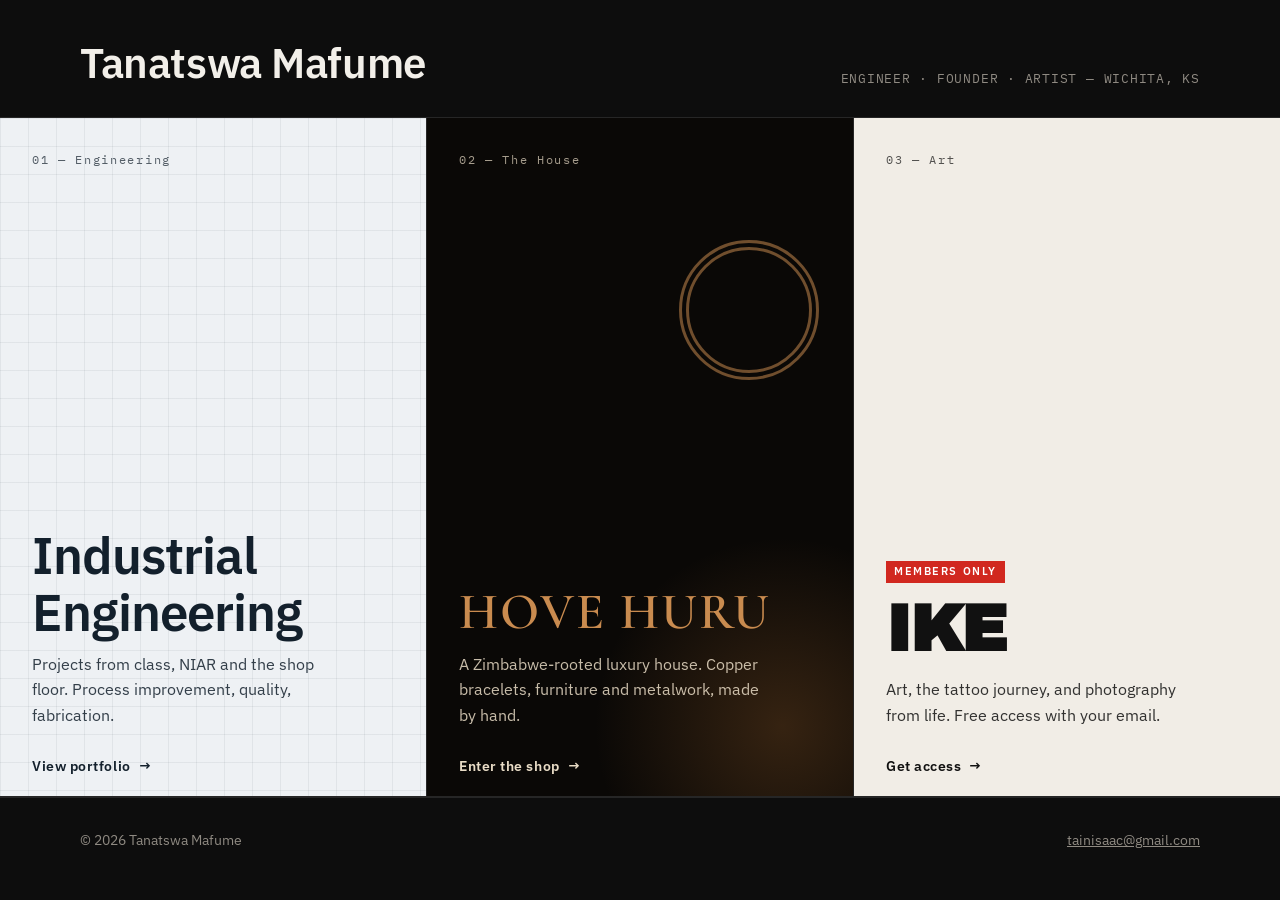
==== index.html @ cb76d74f "Add 3D copper bracelet hero and site-wide motion - Three.js braided copper bracelet on Hove Huru (dr" ====
<!doctype html>
<html lang="en">
<head>
<meta charset="utf-8">
<meta name="viewport" content="width=device-width, initial-scale=1">
<title>Tanatswa Mafume</title>
<meta name="description" content="Tanatswa Mafume — industrial engineer, founder of Hove Huru, and artist behind Ike.">
<link rel="preconnect" href="https://fonts.googleapis.com">
<link rel="preconnect" href="https://fonts.gstatic.com" crossorigin>
<link href="https://fonts.googleapis.com/css2?family=IBM+Plex+Sans:wght@400;600&family=IBM+Plex+Mono:wght@500&family=Cormorant+Garamond:wght@500;600&family=Archivo+Black&display=swap" rel="stylesheet">
<link rel="stylesheet" href="assets/base.css">
<style>
  :root {
    --bg: #0d0d0d; --fg: #f2efe9; --muted: #8f8a82; --line: #262626;
    --font-body: "IBM Plex Sans", system-ui, sans-serif;
    --font-display: "IBM Plex Sans", system-ui, sans-serif;
  }
  body { min-height: 100vh; display: flex; flex-direction: column; }
  header.hub { padding: 40px 0 28px; }
  header.hub .wrap { display: flex; justify-content: space-between; align-items: end; gap: 16px; flex-wrap: wrap; }
  .hub h1 { font-size: clamp(1.8rem, 4vw, 2.6rem); font-weight: 600; letter-spacing: -.01em; margin: 0; }
  .hub p { margin: 0; color: var(--muted); font-family: "IBM Plex Mono", monospace; font-size: .8rem; letter-spacing: .06em; text-transform: uppercase; }

  .doors { flex: 1; display: grid; grid-template-columns: repeat(3, 1fr); gap: 1px; background: var(--line); border-block: 1px solid var(--line); }
  .door {
    position: relative; display: flex; flex-direction: column; justify-content: space-between;
    min-height: 62vh; padding: 32px; text-decoration: none; overflow: hidden;
    transition: filter .25s ease;
  }
  .door:focus-visible { outline: 2px solid currentColor; outline-offset: -6px; }
  .door .num { font-family: "IBM Plex Mono", monospace; font-size: .75rem; letter-spacing: .14em; opacity: .7; }
  .door h2 { font-size: clamp(2rem, 4vw, 3.2rem); margin: 0 0 12px; }
  .door .what { max-width: 30ch; opacity: .85; margin: 0 0 24px; }
  .door .go { font-size: .85rem; font-weight: 600; letter-spacing: .04em; display: inline-flex; gap: 8px; align-items: center; }
  .door .go::after { content: "→"; transition: transform .2s ease; }
  .door:hover .go::after { transform: translateX(4px); }

  .door.eng { background: #eef1f4; color: #13202c; }
  .door.eng h2 { font-family: "IBM Plex Sans", sans-serif; font-weight: 600; letter-spacing: -.02em; }
  .door.eng .grid-bg { position: absolute; inset: 0; background-image: linear-gradient(#13202c10 1px, transparent 1px), linear-gradient(90deg, #13202c10 1px, transparent 1px); background-size: 28px 28px; pointer-events: none; }

  .door.hh { background: #0a0806; color: #e9dcc6; }
  .door.hh h2 { font-family: "Cormorant Garamond", serif; font-weight: 600; letter-spacing: .04em; text-transform: uppercase; color: #c98b4f; }
  .door.hh .glow { position: absolute; width: 380px; height: 380px; right: -120px; bottom: -120px; border-radius: 50%; background: radial-gradient(circle, #b8733340, transparent 70%); pointer-events: none; }

  .door.ike { background: #f1ede6; color: #111; }
  .door.ike h2 { font-family: "Archivo Black", sans-serif; text-transform: uppercase; font-size: clamp(2.4rem, 5vw, 4rem); letter-spacing: -.02em; }
  .door.ike .stamp { display: inline-block; background: #d1281f; color: #fff; padding: 2px 8px; font-size: .7rem; letter-spacing: .14em; text-transform: uppercase; font-weight: 600; margin-bottom: 12px; }

  .door > * { position: relative; }

  /* ---- Motion ---- */
  .door::before { content: ""; position: absolute; inset: 0; pointer-events: none; opacity: 0; transition: opacity .5s ease; background: radial-gradient(420px circle at var(--mx, 50%) var(--my, 50%), var(--spot), transparent 65%); }
  .door:hover::before { opacity: 1; }
  .door.eng { --spot: #1f4e7922; } .door.hh { --spot: #c98b4f33; } .door.ike { --spot: #d1281f22; }
  .door .reveal-up { transform: translateY(14px); transition: transform .6s cubic-bezier(.2,.8,.2,1); }
  .door:hover .reveal-up { transform: none; }
  .door .what { transition: opacity .5s ease; }
  .door.eng .grid-bg { animation: drift 24s linear infinite; }
  @keyframes drift { to { background-position: 28px 28px, 28px 28px; } }
  .door.hh .glow { animation: breathe 6s ease-in-out infinite; }
  @keyframes breathe { 50% { transform: scale(1.25); opacity: .7; } }
  .door.hh .ring { position: absolute; right: 8%; top: 18%; width: 140px; aspect-ratio: 1; border-radius: 50%; border: 10px double #c98b4f88; animation: spin 18s linear infinite; pointer-events: none; }
  @keyframes spin { to { transform: rotate(360deg); } }
  .door.ike h2 { position: relative; }
  .door.ike:hover h2::before, .door.ike:hover h2::after { content: attr(data-text); position: absolute; inset: 0; }
  .door.ike:hover h2::before { color: #d1281f; animation: glitch .4s steps(2) infinite; clip-path: inset(0 0 55% 0); }
  .door.ike:hover h2::after { color: #1f6fd1; animation: glitch .5s steps(2) infinite reverse; clip-path: inset(50% 0 0 0); }
  @keyframes glitch { 0% { transform: translate(0) } 25% { transform: translate(-4px, 2px) } 50% { transform: translate(4px, -1px) } 75% { transform: translate(-2px, -2px) } 100% { transform: translate(3px, 1px) } }
  .motion-on .door { opacity: 0; transform: translateY(40px); animation: rise 1s cubic-bezier(.2,.8,.2,1) forwards; }
  .motion-on .door:nth-child(2) { animation-delay: .12s } .motion-on .door:nth-child(3) { animation-delay: .24s }
  @keyframes rise { to { opacity: 1; transform: none; } }

  @media (max-width: 860px) {
    .doors { grid-template-columns: 1fr; }
    .door { min-height: 40vh; padding: 28px 20px; }
  }
</style>
</head>
<body>
  <header class="hub">
    <div class="wrap">
      <h1 data-split>Tanatswa Mafume</h1>
      <p>Engineer · Founder · Artist — Wichita, KS</p>
    </div>
  </header>

  <main class="doors">
    <a class="door eng" href="engineering/" data-spot>
      <span class="grid-bg" aria-hidden="true"></span>
      <span class="num">01 — Engineering</span>
      <div class="reveal-up">
        <h2>Industrial Engineering</h2>
        <p class="what">Projects from class, NIAR and the shop floor. Process improvement, quality, fabrication.</p>
        <span class="go">View portfolio</span>
      </div>
    </a>

    <a class="door hh" href="hovehuru/" data-spot>
      <span class="glow" aria-hidden="true"></span>
      <span class="ring" aria-hidden="true"></span>
      <span class="num">02 — The House</span>
      <div class="reveal-up">
        <h2>Hove Huru</h2>
        <p class="what">A Zimbabwe-rooted luxury house. Copper bracelets, furniture and metalwork, made by hand.</p>
        <span class="go">Enter the shop</span>
      </div>
    </a>

    <a class="door ike" href="ike/" data-spot>
      <span class="num">03 — Art</span>
      <div class="reveal-up">
        <span class="stamp">Members only</span>
        <h2 data-text="Ike">Ike</h2>
        <p class="what">Art, the tattoo journey, and photography from life. Free access with your email.</p>
        <span class="go">Get access</span>
      </div>
    </a>
  </main>

  <footer class="footer" style="margin-top:0">
    <div class="wrap">
      <span>© <span data-year></span> Tanatswa Mafume</span>
      <a data-email href="#"></a>
    </div>
  </footer>

<script src="assets/config.js"></script>
<script src="assets/site.js"></script>
<script src="assets/motion.js"></script>
</body>
</html>
---- assets/base.css ----
/* Shared reset + utilities. Each section sets its own palette via CSS variables. */
*,
*::before,
*::after { box-sizing: border-box; }
html { -webkit-text-size-adjust: 100%; scroll-behavior: smooth; }
body {
  margin: 0;
  background: var(--bg);
  color: var(--fg);
  font-family: var(--font-body);
  line-height: 1.6;
  -webkit-font-smoothing: antialiased;
}
img { max-width: 100%; display: block; }
a { color: inherit; }
h1, h2, h3, h4 { font-family: var(--font-display); line-height: 1.1; margin: 0 0 .5em; }
p { margin: 0 0 1em; }
button, input, textarea, select { font: inherit; }

.wrap { width: min(1120px, 100% - 32px); margin-inline: auto; }
.visually-hidden { position: absolute; width: 1px; height: 1px; overflow: hidden; clip: rect(0 0 0 0); }

/* Top bar used by every section */
.topbar {
  position: sticky; top: 0; z-index: 50;
  background: var(--bar-bg, var(--bg));
  border-bottom: 1px solid var(--line);
  backdrop-filter: blur(10px);
}
.topbar .wrap { display: flex; align-items: center; justify-content: space-between; gap: 16px; min-height: 60px; }
.brand { font-family: var(--font-display); font-weight: 700; text-decoration: none; letter-spacing: .02em; }
.nav { display: flex; gap: 20px; flex-wrap: wrap; }
.nav a { text-decoration: none; font-size: .9rem; color: var(--muted); }
.nav a:hover, .nav a[aria-current="page"] { color: var(--fg); }
.back-home { font-size: .8rem; color: var(--muted); text-decoration: none; }

/* Placeholder for missing photos — swap by setting an "img" path in the data files */
.ph {
  aspect-ratio: var(--ratio, 4 / 3);
  width: 100%;
  display: grid; place-items: center;
  background: repeating-linear-gradient(135deg, var(--ph-a) 0 12px, var(--ph-b) 12px 24px);
  color: var(--muted);
  font-size: .75rem; letter-spacing: .12em; text-transform: uppercase;
  border-radius: var(--radius, 0);
}
.media {
  aspect-ratio: var(--ratio, 4 / 3);
  width: 100%; object-fit: cover;
  border-radius: var(--radius, 0);
}

.btn {
  display: inline-flex; align-items: center; justify-content: center; gap: 8px;
  padding: 12px 20px; min-height: 44px;
  border: 1px solid var(--accent); background: var(--accent); color: var(--accent-fg);
  text-decoration: none; cursor: pointer; font-weight: 600; font-size: .9rem;
  border-radius: var(--radius, 0);
}
.btn.ghost { background: transparent; color: var(--fg); border-color: var(--line-strong, var(--line)); }
.btn:disabled { opacity: .5; cursor: not-allowed; }

.footer { border-top: 1px solid var(--line); padding: 32px 0 48px; color: var(--muted); font-size: .85rem; margin-top: 80px; }
.footer .wrap { display: flex; justify-content: space-between; gap: 16px; flex-wrap: wrap; }

/* ---- Motion (driven by assets/motion.js; content stays visible without JS) ---- */
.motion-on [data-reveal] {
  opacity: 0;
  transform: translateY(28px);
  transition: opacity .8s cubic-bezier(.2,.7,.2,1) var(--d, 0ms), transform .8s cubic-bezier(.2,.7,.2,1) var(--d, 0ms);
}
.motion-on [data-reveal="left"]  { transform: translateX(-40px); }
.motion-on [data-reveal="right"] { transform: translateX(40px); }
.motion-on [data-reveal="scale"] { transform: scale(.94); }
.motion-on [data-reveal].in { opacity: 1; transform: none; }
/* Wipe: a cover panel slides away (keeps the element measurable for the observer) */
.motion-on [data-reveal="wipe"] { opacity: 1; transform: none; position: relative; }
.motion-on [data-reveal="wipe"]::after { content: ""; position: absolute; inset: -1px; background: var(--wipe, var(--bg)); transform-origin: 100% 50%; transition: transform 1s cubic-bezier(.7,0,.2,1) var(--d, 0ms); pointer-events: none; z-index: 2; }
.motion-on [data-reveal="wipe"].in::after { transform: scaleX(0); }

[data-split] .w { display: inline-block; overflow: hidden; vertical-align: top; padding-bottom: .08em; }
[data-split] .w > span { display: inline-block; transform: translateY(110%); transition: transform .9s cubic-bezier(.2,.8,.2,1) var(--d, 0ms); }
[data-split].split-in .w > span { transform: none; }

[data-tilt] { transition: transform .25s ease-out; transform-style: preserve-3d; will-change: transform; }
[data-magnetic] { transition: transform .3s cubic-bezier(.2,.8,.2,1); }

.progress { position: fixed; top: 0; left: 0; right: 0; height: 2px; background: var(--accent); transform-origin: 0 50%; transform: scaleX(0); z-index: 100; pointer-events: none; }

@media (prefers-reduced-motion: reduce) {
  *, *::before, *::after { animation-duration: .01ms !important; animation-iteration-count: 1 !important; transition-duration: .01ms !important; scroll-behavior: auto !important; }
}

@media (max-width: 640px) {
  .nav { gap: 14px; }
  .topbar .wrap { flex-wrap: wrap; padding: 10px 0; }
}
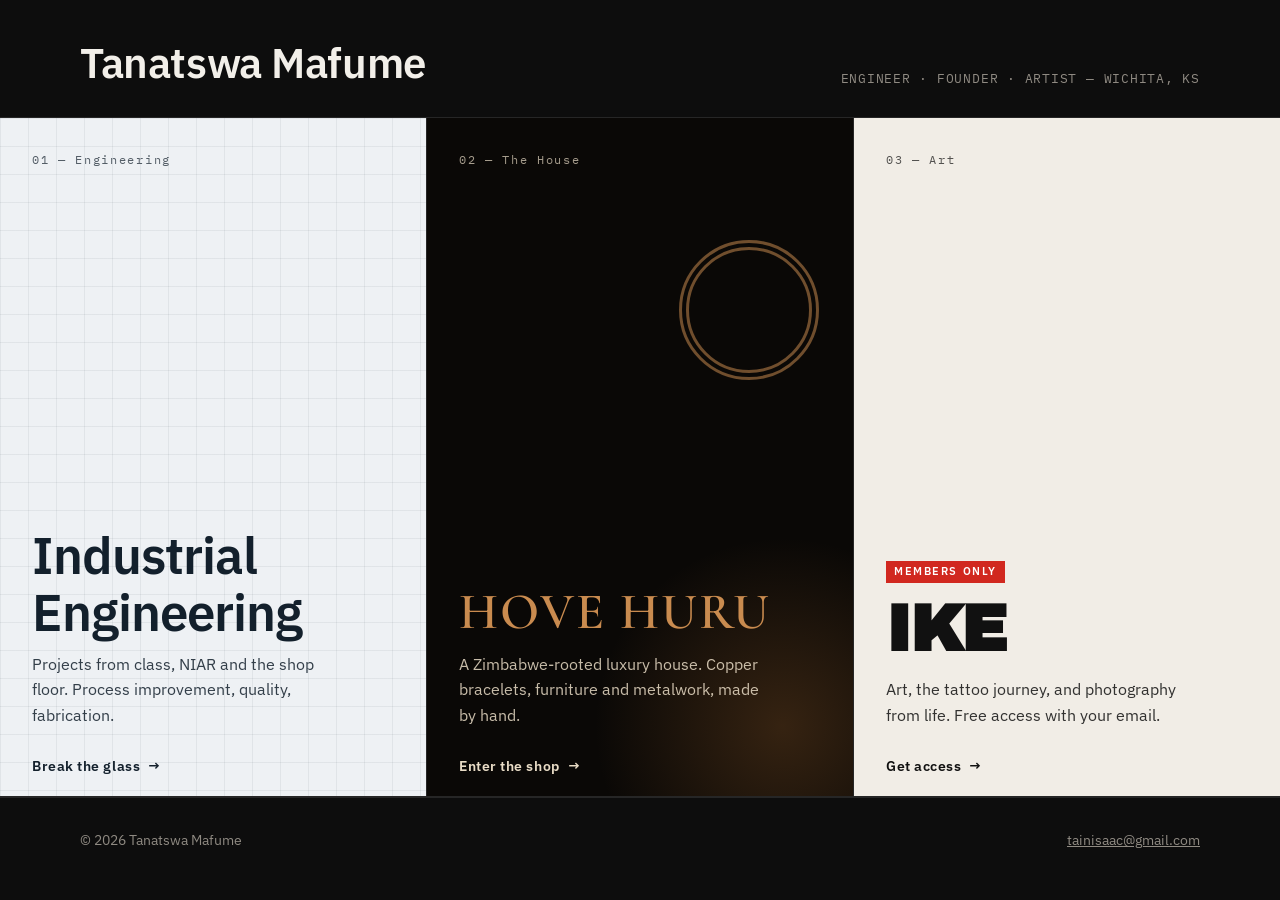
==== commit 482e658c: "Glass-shatter transition to Engineering; interactive tattoo deck + gallery on Ike - Hub: clicking En" ====
--- a/index.html
+++ b/index.html
@@ -86,13 +86,13 @@
   </header>
 
   <main class="doors">
-    <a class="door eng" href="engineering/" data-spot>
+    <a class="door eng" href="engineering/" data-spot data-shatter="#f6f7f9">
       <span class="grid-bg" aria-hidden="true"></span>
       <span class="num">01 — Engineering</span>
       <div class="reveal-up">
         <h2>Industrial Engineering</h2>
         <p class="what">Projects from class, NIAR and the shop floor. Process improvement, quality, fabrication.</p>
-        <span class="go">View portfolio</span>
+        <span class="go">Break the glass</span>
       </div>
     </a>
 
@@ -128,5 +128,6 @@
 <script src="assets/config.js"></script>
 <script src="assets/site.js"></script>
 <script src="assets/motion.js"></script>
+<script src="assets/shatter.js"></script>
 </body>
 </html>
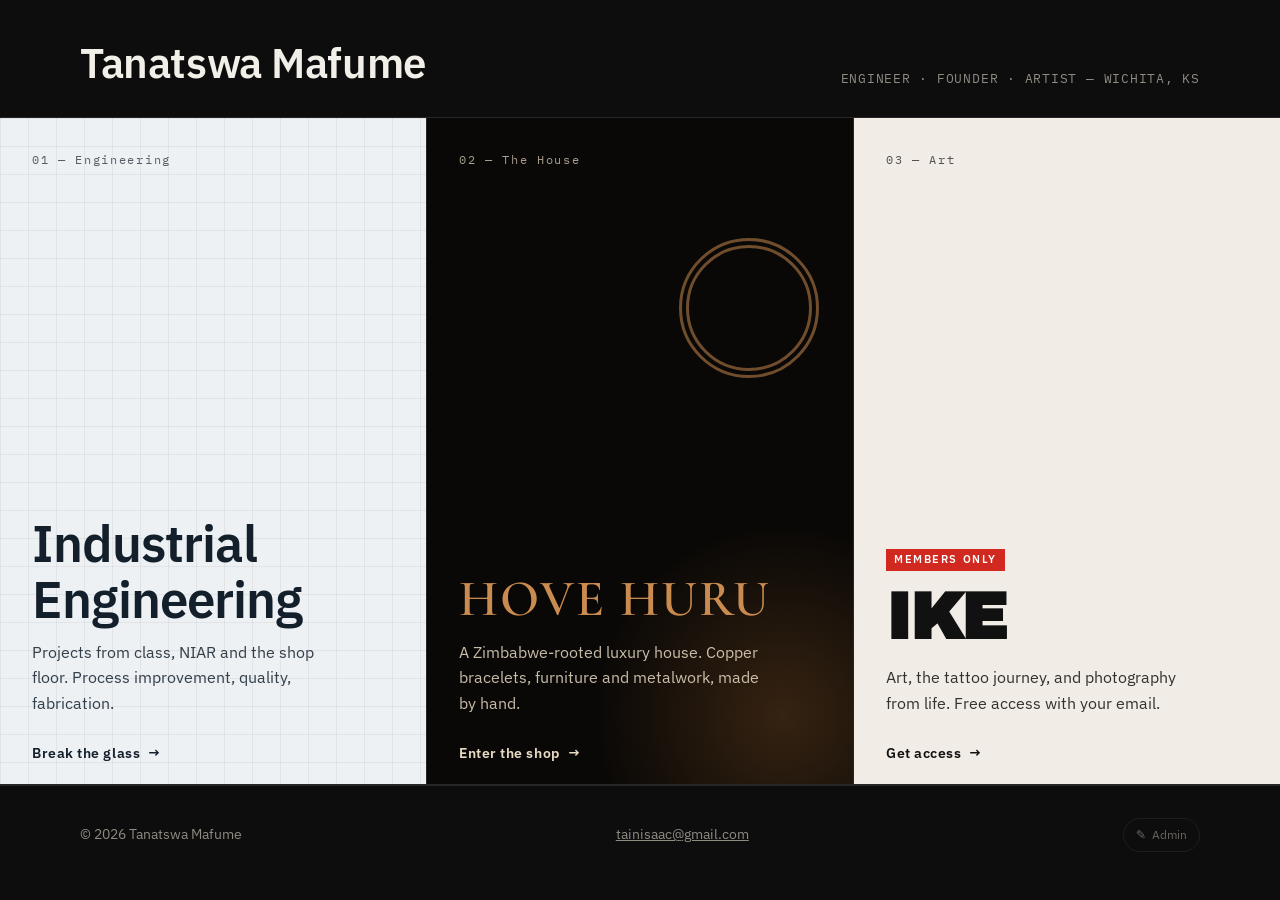
==== commit c2500a02: "Add site admin: edit every section's text and photos, publish to GitHub - /admin/ with tabs for Home" ====
--- a/index.html
+++ b/index.html
@@ -80,40 +80,40 @@
 <body>
   <header class="hub">
     <div class="wrap">
-      <h1 data-split>Tanatswa Mafume</h1>
-      <p>Engineer · Founder · Artist — Wichita, KS</p>
+      <h1 data-t="hub.name" data-split>Tanatswa Mafume</h1>
+      <p data-t="hub.tagline">Engineer · Founder · Artist — Wichita, KS</p>
     </div>
   </header>
 
   <main class="doors">
     <a class="door eng" href="engineering/" data-spot data-shatter="#f6f7f9">
       <span class="grid-bg" aria-hidden="true"></span>
-      <span class="num">01 — Engineering</span>
+      <span data-t="hub.eng.label" class="num">01 — Engineering</span>
       <div class="reveal-up">
-        <h2>Industrial Engineering</h2>
-        <p class="what">Projects from class, NIAR and the shop floor. Process improvement, quality, fabrication.</p>
-        <span class="go">Break the glass</span>
+        <h2 data-t="hub.eng.title">Industrial Engineering</h2>
+        <p data-t="hub.eng.text" class="what">Projects from class, NIAR and the shop floor. Process improvement, quality, fabrication.</p>
+        <span data-t="hub.eng.cta" class="go">Break the glass</span>
       </div>
     </a>
 
     <a class="door hh" href="hovehuru/" data-spot>
       <span class="glow" aria-hidden="true"></span>
       <span class="ring" aria-hidden="true"></span>
-      <span class="num">02 — The House</span>
+      <span data-t="hub.hh.label" class="num">02 — The House</span>
       <div class="reveal-up">
-        <h2>Hove Huru</h2>
-        <p class="what">A Zimbabwe-rooted luxury house. Copper bracelets, furniture and metalwork, made by hand.</p>
-        <span class="go">Enter the shop</span>
+        <h2 data-t="hub.hh.title">Hove Huru</h2>
+        <p data-t="hub.hh.text" class="what">A Zimbabwe-rooted luxury house. Copper bracelets, furniture and metalwork, made by hand.</p>
+        <span data-t="hub.hh.cta" class="go">Enter the shop</span>
       </div>
     </a>
 
     <a class="door ike" href="ike/" data-spot>
-      <span class="num">03 — Art</span>
+      <span data-t="hub.ike.label" class="num">03 — Art</span>
       <div class="reveal-up">
-        <span class="stamp">Members only</span>
-        <h2 data-text="Ike">Ike</h2>
-        <p class="what">Art, the tattoo journey, and photography from life. Free access with your email.</p>
-        <span class="go">Get access</span>
+        <span data-t="hub.ike.badge" class="stamp">Members only</span>
+        <h2 data-t="hub.ike.title" data-text="Ike">Ike</h2>
+        <p data-t="hub.ike.text" class="what">Art, the tattoo journey, and photography from life. Free access with your email.</p>
+        <span data-t="hub.ike.cta" class="go">Get access</span>
       </div>
     </a>
   </main>
@@ -122,11 +122,14 @@
     <div class="wrap">
       <span>© <span data-year></span> Tanatswa Mafume</span>
       <a data-email href="#"></a>
+      <a class="admin-link" href="admin/#home" data-admin-link><span aria-hidden="true">✎</span> Admin</a>
     </div>
   </footer>
 
 <script src="assets/config.js"></script>
 <script src="assets/site.js"></script>
+<script src="data/text.js"></script>
+<script src="assets/bind.js"></script>
 <script src="assets/motion.js"></script>
 <script src="assets/shatter.js"></script>
 </body>
--- a/assets/base.css
+++ b/assets/base.css
@@ -95,3 +95,8 @@
   .nav { gap: 14px; }
   .topbar .wrap { flex-wrap: wrap; padding: 10px 0; }
 }
+
+/* Discreet admin entry in every footer (turn off in Admin → Settings) */
+.admin-link { display: inline-flex; align-items: center; gap: 6px; font-size: .78rem; color: var(--muted); text-decoration: none; border: 1px solid var(--line); padding: 6px 12px; border-radius: 999px; opacity: .7; transition: opacity .2s, border-color .2s; }
+.admin-link:hover, .admin-link:focus-visible { opacity: 1; border-color: currentColor; }
+.footer .wrap { align-items: center; }
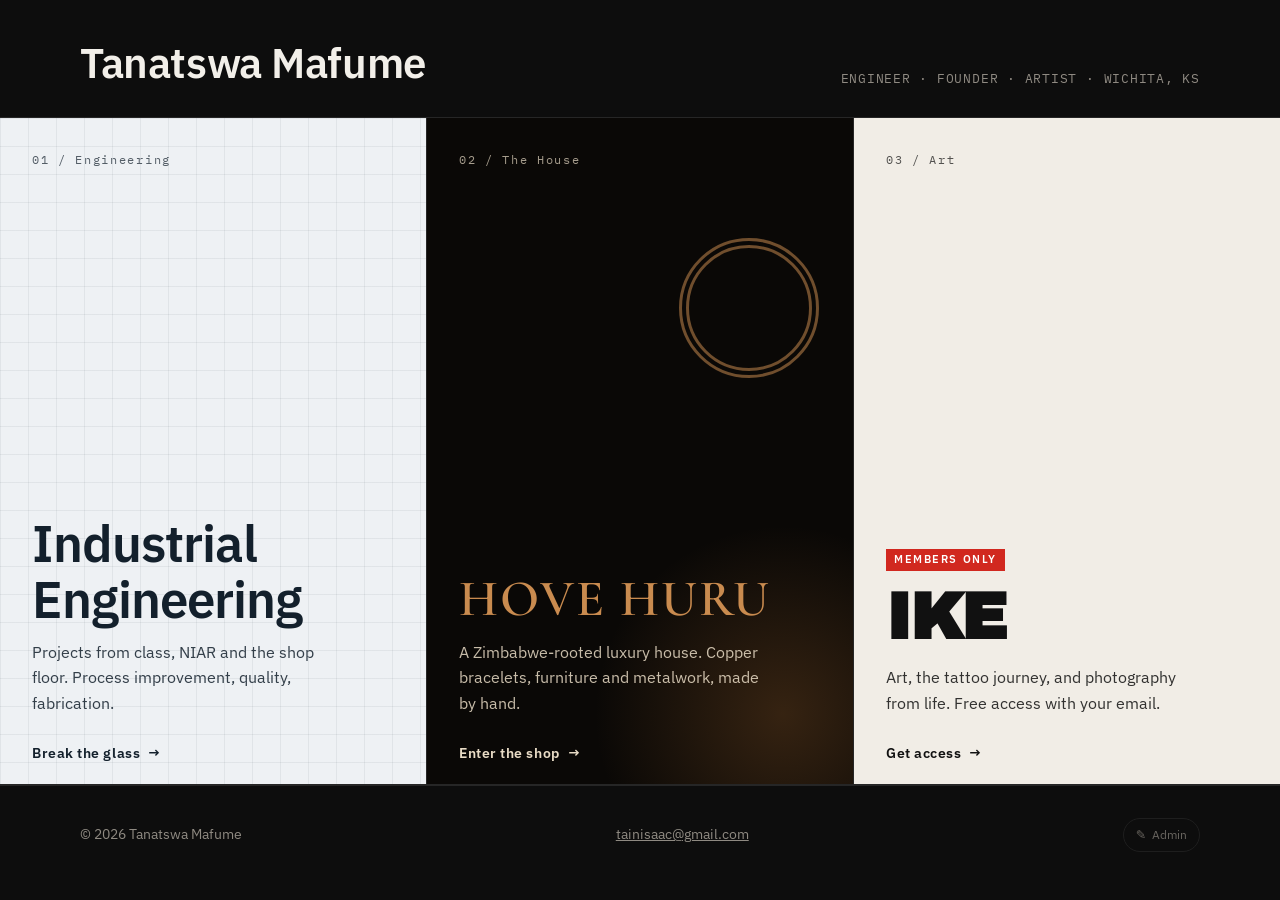
==== commit f296cf11: "Remove em/en dashes from all site copy, titles and admin labels Rewrote each line with commas, full " ====
--- a/index.html
+++ b/index.html
@@ -4,11 +4,11 @@
 <meta charset="utf-8">
 <meta name="viewport" content="width=device-width, initial-scale=1">
 <title>Tanatswa Mafume</title>
-<meta name="description" content="Tanatswa Mafume — industrial engineer, founder of Hove Huru, and artist behind Ike.">
+<meta name="description" content="Tanatswa Mafume: industrial engineer, founder of Hove Huru, and artist behind Ike.">
 <link rel="preconnect" href="https://fonts.googleapis.com">
 <link rel="preconnect" href="https://fonts.gstatic.com" crossorigin>
 <link href="https://fonts.googleapis.com/css2?family=IBM+Plex+Sans:wght@400;600&family=IBM+Plex+Mono:wght@500&family=Cormorant+Garamond:wght@500;600&family=Archivo+Black&display=swap" rel="stylesheet">
-<link rel="stylesheet" href="assets/base.css">
+<link rel="stylesheet" href="assets/base.css?v=20261031181204">
 <style>
   :root {
     --bg: #0d0d0d; --fg: #f2efe9; --muted: #8f8a82; --line: #262626;
@@ -81,14 +81,14 @@
   <header class="hub">
     <div class="wrap">
       <h1 data-t="hub.name" data-split>Tanatswa Mafume</h1>
-      <p data-t="hub.tagline">Engineer · Founder · Artist — Wichita, KS</p>
+      <p data-t="hub.tagline">Engineer · Founder · Artist · Wichita, KS</p>
     </div>
   </header>
 
   <main class="doors">
     <a class="door eng" href="engineering/" data-spot data-shatter="#f6f7f9">
       <span class="grid-bg" aria-hidden="true"></span>
-      <span data-t="hub.eng.label" class="num">01 — Engineering</span>
+      <span data-t="hub.eng.label" class="num">01 / Engineering</span>
       <div class="reveal-up">
         <h2 data-t="hub.eng.title">Industrial Engineering</h2>
         <p data-t="hub.eng.text" class="what">Projects from class, NIAR and the shop floor. Process improvement, quality, fabrication.</p>
@@ -96,10 +96,10 @@
       </div>
     </a>
 
-    <a class="door hh" href="hovehuru/" data-spot>
+    <a class="door hh" href="hovehuru/" data-spot data-portal>
       <span class="glow" aria-hidden="true"></span>
       <span class="ring" aria-hidden="true"></span>
-      <span data-t="hub.hh.label" class="num">02 — The House</span>
+      <span data-t="hub.hh.label" class="num">02 / The House</span>
       <div class="reveal-up">
         <h2 data-t="hub.hh.title">Hove Huru</h2>
         <p data-t="hub.hh.text" class="what">A Zimbabwe-rooted luxury house. Copper bracelets, furniture and metalwork, made by hand.</p>
@@ -107,8 +107,8 @@
       </div>
     </a>
 
-    <a class="door ike" href="ike/" data-spot>
-      <span data-t="hub.ike.label" class="num">03 — Art</span>
+    <a class="door ike" href="ike/" data-spot data-ink>
+      <span data-t="hub.ike.label" class="num">03 / Art</span>
       <div class="reveal-up">
         <span data-t="hub.ike.badge" class="stamp">Members only</span>
         <h2 data-t="hub.ike.title" data-text="Ike">Ike</h2>
@@ -126,11 +126,13 @@
     </div>
   </footer>
 
-<script src="assets/config.js"></script>
-<script src="assets/site.js"></script>
-<script src="data/text.js"></script>
-<script src="assets/bind.js"></script>
-<script src="assets/motion.js"></script>
-<script src="assets/shatter.js"></script>
+<script data-live="assets/config.js">document.write('<script src="assets/config.js?t='+Math.floor(Date.now()/6e4)+'"><\/script>')</script>
+<script src="assets/site.js?v=20261031181204"></script>
+<script data-live="data/text.js">document.write('<script src="data/text.js?t='+Math.floor(Date.now()/6e4)+'"><\/script>')</script>
+<script src="assets/bind.js?v=20261031181204"></script>
+<script src="assets/motion.js?v=20261031181204"></script>
+<script src="assets/shatter.js?v=20261031181204"></script>
+<script src="assets/portal.js?v=20261031181204"></script>
+<script src="assets/ink.js?v=20261031181204"></script>
 </body>
 </html>
